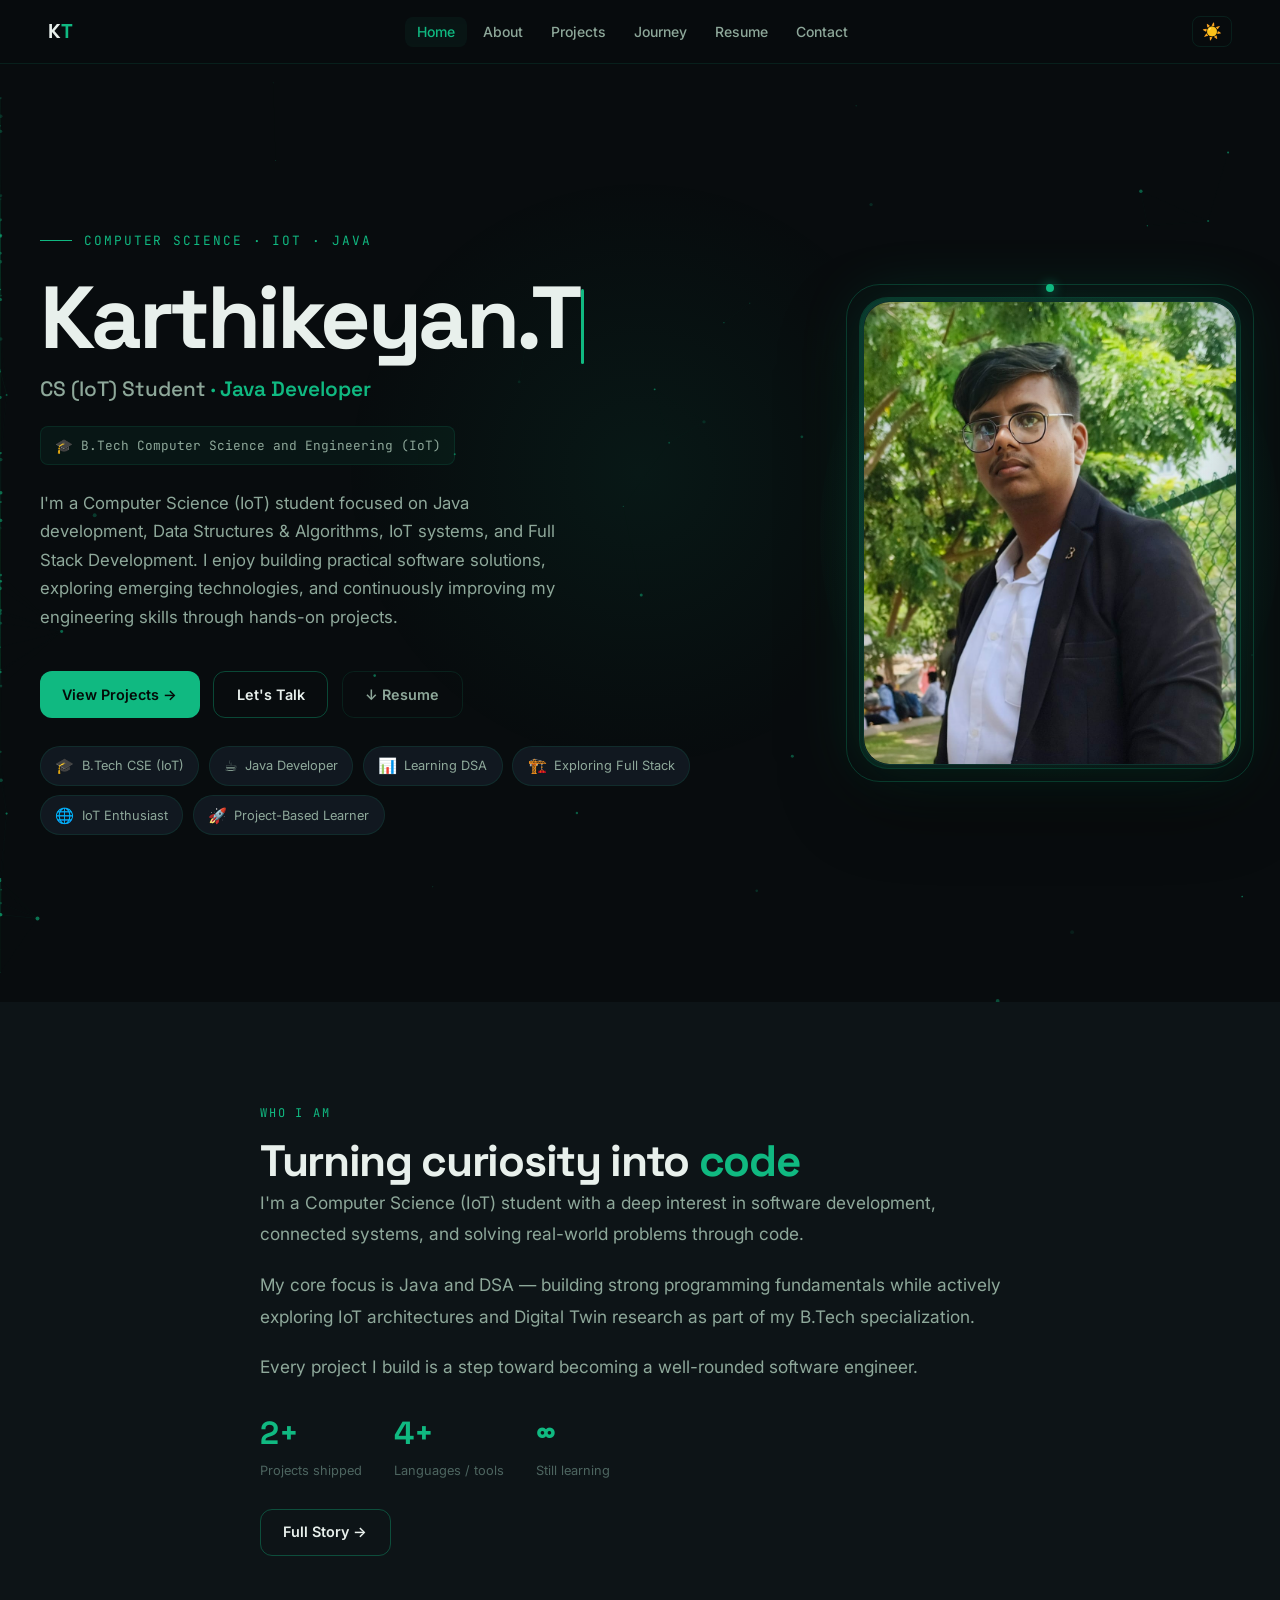
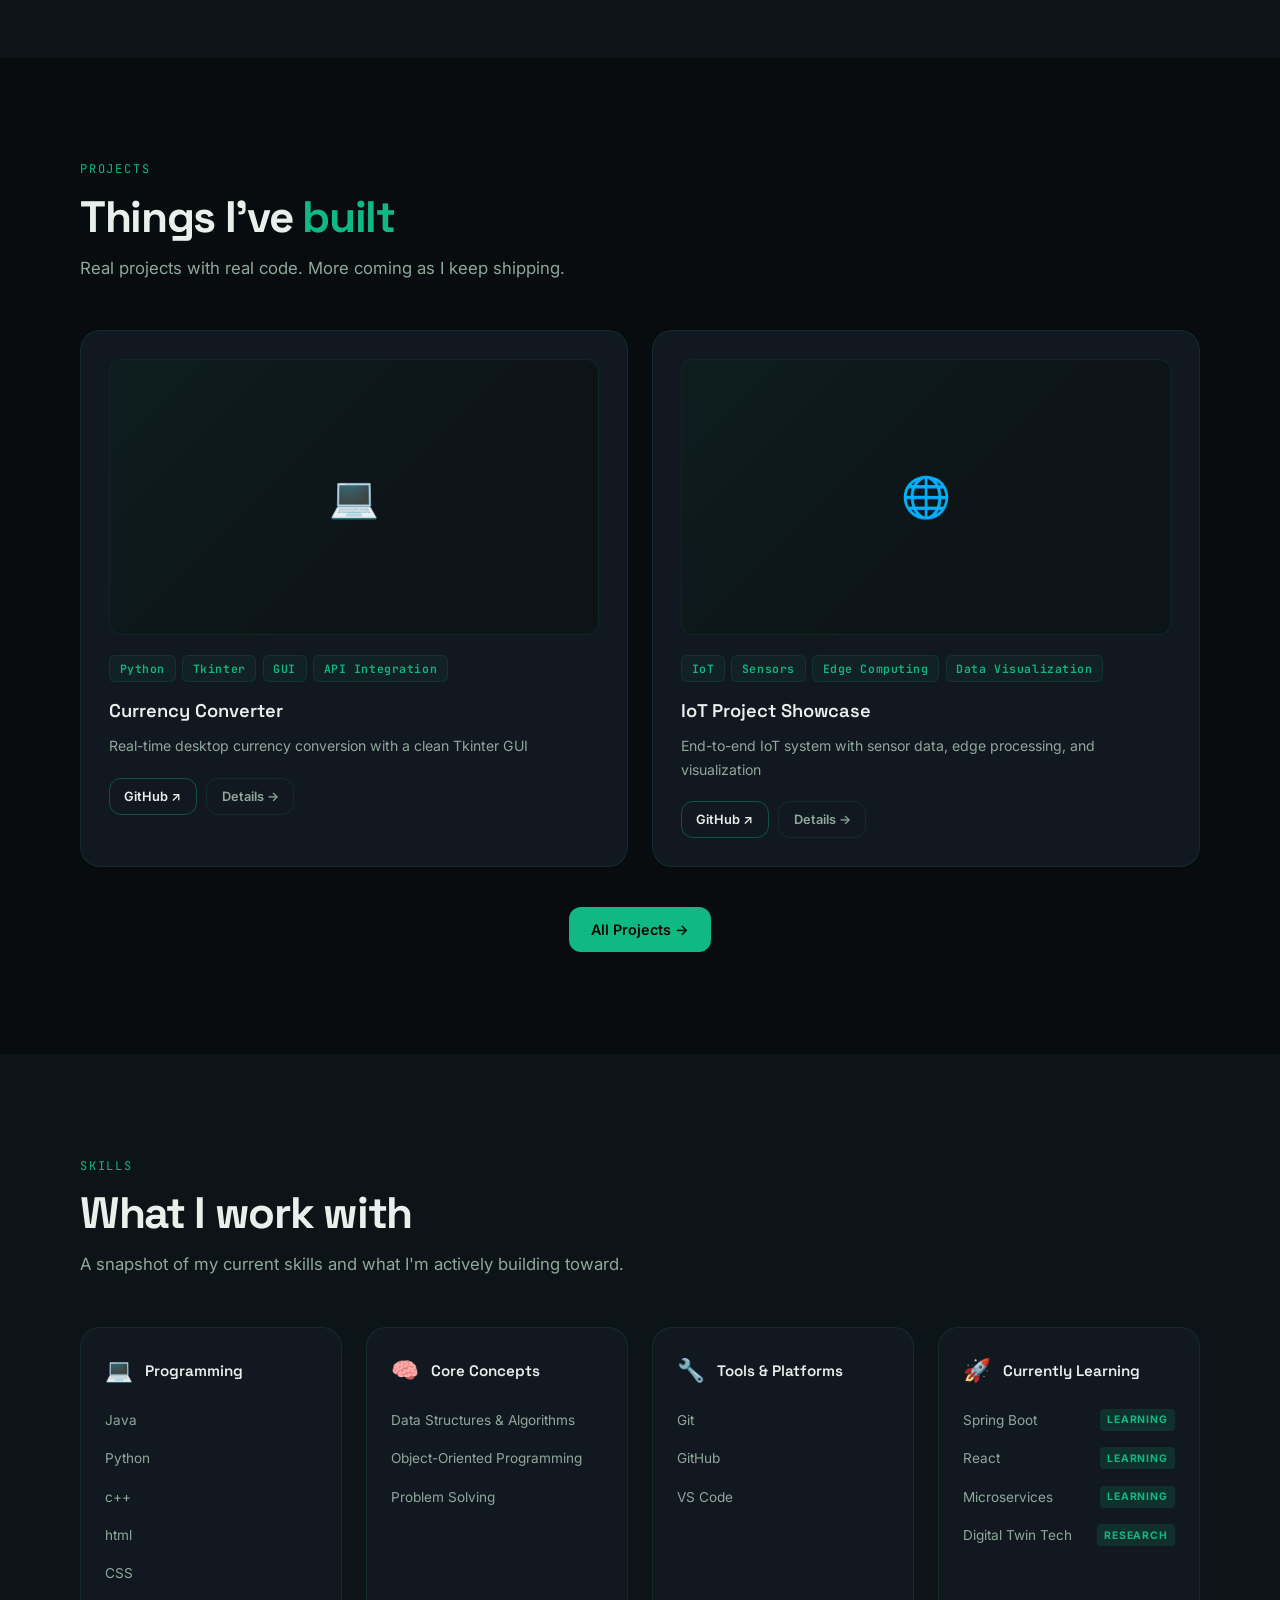
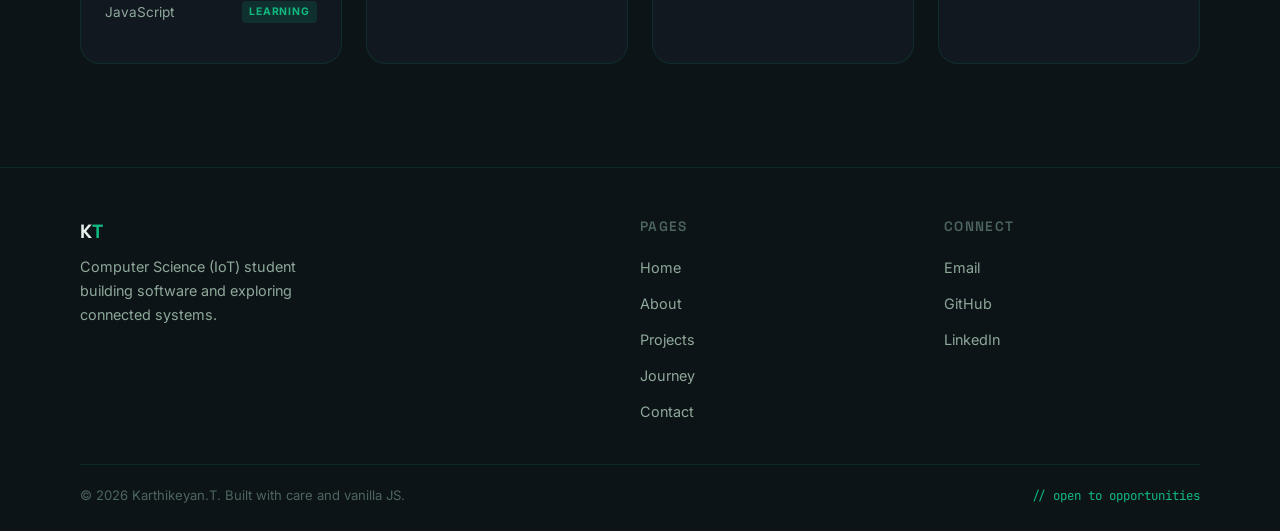
==== index.html @ a160e1d7 "Add files via upload" ====
<!DOCTYPE html>
<html lang="en">
<head>
  <meta charset="UTF-8" />
  <meta name="viewport" content="width=device-width, initial-scale=1.0" />
  <meta name="description" content="Karthikeyan — Computer Science (IoT) student, Java developer, and future full-stack engineer." />
  <title>Karthikeyan — CS (IoT) Portfolio</title>
  <link rel="preconnect" href="https://fonts.googleapis.com" />
  <link rel="preconnect" href="https://fonts.gstatic.com" crossorigin />
  <link href="https://fonts.googleapis.com/css2?family=Space+Grotesk:wght@400;500;600;700&family=Inter:wght@400;500;600&family=JetBrains+Mono:wght@400;500&display=swap" rel="stylesheet" />
  <script>
    try {
      if ((localStorage.getItem('theme') || 'dark') === 'light') {
        document.documentElement.classList.add('light-mode');
      }
    } catch (e) {}
  </script>
  <link rel="stylesheet" href="css/main.css" />
  <style>
    /* ── Hero ──────────────────────────────────────────── */
    .hero {
      position: relative; min-height: calc(100vh - var(--nav-h));
      display: flex; align-items: center;
      overflow: hidden;
    }
    #hero-canvas {
      position: absolute; inset: 0; width: 100%; height: 100%;
      pointer-events: none;
    }
    .hero-glow {
      position: absolute; width: 600px; height: 600px;
      border-radius: 50%;
      background: radial-gradient(circle, rgba(16,185,129,0.07) 0%, transparent 70%);
      top: 50%; left: 50%; transform: translate(-50%, -60%);
      pointer-events: none;
    }
    .hero-content { position: relative; z-index: 2; padding: 4rem 0; }
    .hero-inner {
      display: grid; grid-template-columns: 1.15fr auto;
      gap: 3.5rem; align-items: center;
    }
    .hero-eyebrow {
      font-family: var(--font-mono); font-size: 0.8rem;
      letter-spacing: 0.15em; text-transform: uppercase;
      color: var(--emerald); margin-bottom: 1.25rem;
      display: flex; align-items: center; gap: 0.75rem;
    }
    .hero-eyebrow::before {
      content: ''; display: block; width: 32px; height: 1px;
      background: var(--emerald);
    }
    .hero-name {
      font-family: var(--font-display);
      font-size: clamp(2.8rem, 8vw, 5.5rem);
      font-weight: 700; letter-spacing: -0.04em;
      line-height: 1.05; color: var(--text-primary);
      margin-bottom: 0.5rem;
    }
    .hero-name .cursor {
      display: inline-block; width: 3px; height: 0.85em;
      background: var(--emerald); margin-left: 2px;
      vertical-align: middle; border-radius: 2px;
      animation: blink 1s step-end infinite;
    }
    @keyframes blink { 0%,100% { opacity: 1; } 50% { opacity: 0; } }
    .hero-title {
      font-family: var(--font-display); font-weight: 500;
      font-size: clamp(1rem, 2.5vw, 1.3rem);
      color: var(--text-secondary); margin-bottom: 1.25rem;
    }
    .hero-title strong { color: var(--emerald); font-weight: 600; }
    .hero-degree {
      display: inline-flex; align-items: center; gap: 0.5rem;
      font-family: var(--font-mono); font-size: 0.8rem;
      color: var(--text-secondary);
      background: var(--emerald-glow2); border: 1px solid var(--border);
      border-radius: 8px; padding: 0.4rem 0.85rem;
      margin-bottom: 1.5rem;
    }
    .hero-degree-icon { color: var(--emerald); font-size: 0.9rem; }
    .hero-tagline {
      max-width: 520px; color: var(--text-secondary);
      font-size: clamp(0.95rem, 2vw, 1.05rem);
      line-height: 1.7; margin-bottom: 2.5rem;
    }
    .hero-actions { display: flex; gap: 0.85rem; flex-wrap: wrap; }

    /* Quick Highlights */
    .highlights-row {
      display: flex; flex-wrap: wrap; gap: 0.6rem;
      margin-top: 1.75rem;
    }
    .highlight-chip {
      display: inline-flex; align-items: center; gap: 0.45rem;
      background: var(--bg-card); border: 1px solid var(--border);
      border-radius: 100px; padding: 0.4rem 0.9rem;
      font-size: 0.8rem; color: var(--text-secondary);
      transition: border-color var(--dur), transform var(--dur), color var(--dur);
    }
    .highlight-chip:hover {
      border-color: var(--border-bright); color: var(--text-primary);
      transform: translateY(-2px);
    }
    .highlight-chip-icon { font-size: 0.95rem; }

    /* Status indicator */
    .status-pill {
      display: inline-flex; align-items: center; gap: 0.5rem;
      background: var(--emerald-glow2); border: 1px solid var(--border);
      border-radius: 100px; padding: 0.35rem 0.9rem;
      font-size: 0.78rem; color: var(--text-secondary);
      margin-bottom: 1.5rem;
    }
    .status-dot {
      width: 7px; height: 7px; border-radius: 50%;
      background: var(--emerald);
      animation: pulse-dot 2s ease-in-out infinite;
    }
    @keyframes pulse-dot {
      0%,100% { box-shadow: 0 0 0 0 rgba(16,185,129,0.5); }
      50% { box-shadow: 0 0 0 5px rgba(16,185,129,0); }
    }

    /* ── Hero Profile Photo ─────────────────────────── */
    .hero-photo-wrap {
      position: relative; flex-shrink: 0;
      animation: float 6s ease-in-out infinite;
    }
    @keyframes float {
      0%, 100% { transform: translateY(0px); }
      50% { transform: translateY(-12px); }
    }
    .hero-photo-ring {
      position: absolute; inset: -14px;
      border-radius: 34px;
      border: 1px solid rgba(16,185,129,0.25);
    }
    .hero-photo-ring::before {
      content: '';
      position: absolute; top: -1px; left: 50%;
      width: 8px; height: 8px;
      background: var(--emerald); border-radius: 50%;
      transform: translateX(-50%);
      box-shadow: 0 0 12px rgba(16,185,129,0.8);
    }
    @keyframes spin-slow { to { transform: rotate(360deg); } }
    .hero-photo-outer {
      width: 380px; height: 470px;
      border-radius: 28px;
      background: linear-gradient(135deg, rgba(16,185,129,0.28), rgba(16,185,129,0.05));
      padding: 3px;
      box-shadow:
        0 0 0 1px rgba(16,185,129,0.22),
        0 0 60px rgba(16,185,129,0.18),
        0 30px 80px rgba(0,0,0,0.45);
    }
    .hero-photo-glass {
      width: 100%; height: 100%;
      border-radius: 26px;
      background: linear-gradient(160deg, rgba(17,24,32,0.92), rgba(13,20,23,0.97));
      backdrop-filter: blur(20px);
      border: 1px solid rgba(16,185,129,0.18);
      display: flex; align-items: center; justify-content: center;
      overflow: hidden;
      position: relative;
    }
    .hero-photo-glass::before {
      content: '';
      position: absolute; top: 0; left: 0; right: 0; height: 45%;
      background: linear-gradient(180deg, rgba(16,185,129,0.09), transparent);
      pointer-events: none; z-index: 1;
    }
    .hero-photo-glass::after {
      content: '';
      position: absolute; inset: 0;
      box-shadow: inset 0 0 40px rgba(0,0,0,0.25);
      pointer-events: none; z-index: 1;
    }
    .hero-photo-glass img {
      width: 100%; height: 100%; object-fit: cover;
      border-radius: 26px;
      position: relative;
    }
    .hero-photo-placeholder {
      font-size: 8rem; opacity: 0.5;
      line-height: 1;
    }
    .hero-photo-glow {
      position: absolute; width: 460px; height: 540px;
      border-radius: 50%;
      background: radial-gradient(circle, rgba(16,185,129,0.16) 0%, transparent 70%);
      top: 50%; left: 50%; transform: translate(-50%, -50%);
      pointer-events: none;
    }

    @media (max-width: 900px) {
      .hero-inner { grid-template-columns: 1fr; gap: 2.5rem; }
      .hero-photo-wrap { order: -1; margin: 0 auto; }
      .hero-photo-outer { width: 280px; height: 350px; }
      .hero-photo-placeholder { font-size: 5.5rem; }
    }
    @media (max-width: 480px) {
      .hero-photo-outer { width: 230px; height: 290px; border-radius: 22px; }
      .hero-photo-glass { border-radius: 20px; }
      .hero-photo-glass img { border-radius: 20px; }
      .hero-photo-ring { border-radius: 28px; }
    }

    /* ── About preview ──────────────────────────────── */
    .about-preview {
      display: grid; grid-template-columns: 1fr;
      gap: 1.5rem; align-items: center;
      max-width: 760px; margin: 0 auto;
    }
    .about-text p {
      color: var(--text-secondary); margin-bottom: 1.15rem;
      line-height: 1.85; font-size: clamp(1rem, 1.4vw, 1.08rem);
    }
    .about-stats {
      display: flex; gap: 2rem; margin-top: 1.5rem; flex-wrap: wrap;
    }
    .stat { }
    .stat-num {
      font-family: var(--font-display); font-size: 2rem; font-weight: 700;
      color: var(--emerald);
    }
    .stat-label { font-size: 0.8rem; color: var(--text-muted); }

    /* ── Skills preview ─────────────────────────────── */
    .skills-grid {
      display: grid;
      grid-template-columns: repeat(auto-fit, minmax(260px, 1fr));
      gap: 1.5rem; margin-top: 3rem;
    }
    .skill-card { padding: 1.5rem; }
    .skill-card-header {
      display: flex; align-items: center; gap: 0.75rem;
      margin-bottom: 1.25rem;
    }
    .skill-icon { font-size: 1.4rem; }
    .skill-category {
      font-family: var(--font-display); font-weight: 600;
      font-size: 0.95rem; color: var(--text-primary);
    }
    .skill-item {
      margin-bottom: 1rem;
    }
    .skill-meta {
      display: flex; align-items: center; justify-content: space-between;
      margin-bottom: 0.35rem;
    }
    .skill-name { font-size: 0.85rem; color: var(--text-secondary); }

    /* ── Projects preview ───────────────────────────── */
    .projects-preview-grid {
      display: grid; grid-template-columns: repeat(auto-fit, minmax(320px, 1fr));
      gap: 1.5rem; margin-top: 3rem;
    }
    .project-card-preview { padding: 1.75rem; }
    .project-thumb {
      aspect-ratio: 16/9; background: var(--bg-surface);
      border-radius: var(--radius); margin-bottom: 1.25rem;
      display: flex; align-items: center; justify-content: center;
      border: 1px solid var(--border); font-size: 2.5rem;
      position: relative; overflow: hidden;
    }
    .project-thumb::before {
      content: ''; position: absolute; inset: 0;
      background: linear-gradient(135deg, var(--emerald-glow2), transparent 60%);
    }
    .project-tags { display: flex; flex-wrap: wrap; gap: 0.4rem; margin-bottom: 0.85rem; }
    .project-title {
      font-family: var(--font-display); font-size: 1.15rem; font-weight: 600;
      color: var(--text-primary); margin-bottom: 0.5rem;
    }
    .project-desc { font-size: 0.88rem; color: var(--text-secondary); line-height: 1.65; margin-bottom: 1.25rem; }
    .project-links { display: flex; gap: 0.6rem; }

    @media (max-width: 768px) {
      .about-preview { grid-template-columns: 1fr; }
    }
  </style>
</head>
<body>
  <div id="loader"><div class="loader-ring"></div></div>
  <div id="nav-mount"></div>

  <main>
    <!-- ── Hero ───────────────────────────────────────── -->
    <section class="hero">
      <div class="hero-glow"></div>
      <canvas id="hero-canvas"></canvas>
      <div class="container hero-content">
        <div class="hero-inner">
          <div class="hero-left">
            <div class="hero-eyebrow">Computer Science · IoT · Java</div>
            <h1 class="hero-name">Karthikeyan.T<span class="cursor"></span></h1>
            <p class="hero-title">
              CS (IoT) Student <strong>· Java Developer</strong>
            </p>
            <div class="hero-degree" id="hero-degree">
              <span class="hero-degree-icon">🎓</span>
              <span id="hero-degree-text"></span>
            </div>
            <p class="hero-tagline" id="hero-summary">
              Building software, exploring IoT systems, and continuously learning new technologies.
            </p>
            <div class="hero-actions">
              <a href="pages/projects.html" class="btn btn-primary">View Projects →</a>
              <a href="pages/contact.html" class="btn btn-outline">Let's Talk</a>
              <a href="assets/resume.pdf" download class="btn btn-ghost">↓ Resume</a>
            </div>
            <div class="highlights-row" id="highlights-row"></div>
          </div>
          <div class="hero-photo-wrap" id="hero-photo-wrap">
            <div class="hero-photo-glow"></div>
            <div class="hero-photo-ring"></div>
            <div class="hero-photo-outer">
              <div class="hero-photo-glass" id="hero-photo-glass">
                <!-- Profile photo renders here via JS -->
              </div>
            </div>
          </div>
        </div>
      </div>
    </section>

    <!-- ── About Preview ──────────────────────────────── -->
    <section id="about-preview" style="background:var(--bg-surface)">
      <div class="container">
        <div class="about-preview">
          <div class="about-text reveal">
            <span class="section-label">Who I am</span>
            <h2 class="section-title">Turning curiosity into <em>code</em></h2>
            <p>
              I'm a Computer Science (IoT) student with a deep interest in software development,
              connected systems, and solving real-world problems through code.
            </p>
            <p>
              My core focus is Java and DSA — building strong programming fundamentals while
              actively exploring IoT architectures and Digital Twin research as part of my B.Tech specialization.
            </p>
            <p>
              Every project I build is a step toward becoming a well-rounded software engineer.
            </p>
            <div class="about-stats">
              <div class="stat">
                <div class="stat-num">2+</div>
                <div class="stat-label">Projects shipped</div>
              </div>
              <div class="stat">
                <div class="stat-num">4+</div>
                <div class="stat-label">Languages / tools</div>
              </div>
              <div class="stat">
                <div class="stat-num">∞</div>
                <div class="stat-label">Still learning</div>
              </div>
            </div>
            <a href="pages/about.html" class="btn btn-outline" style="margin-top:1.75rem">Full Story →</a>
          </div>
        </div>
      </div>
    </section>

    <!-- ── Projects Preview ───────────────────────────── -->
    <section>
      <div class="container">
        <span class="section-label reveal">Projects</span>
        <h2 class="section-title reveal">Things I've <em>built</em></h2>
        <p class="section-desc reveal">Real projects with real code. More coming as I keep shipping.</p>
        <div class="projects-preview-grid" id="projects-preview"></div>
        <div style="text-align:center;margin-top:2.5rem" class="reveal">
          <a href="pages/projects.html" class="btn btn-primary">All Projects →</a>
        </div>
      </div>
    </section>

    <!-- ── Skills Preview ─────────────────────────────── -->
    <section id="skills" style="background:var(--bg-surface)">
      <div class="container">
        <span class="section-label reveal">Skills</span>
        <h2 class="section-title reveal">What I work with</h2>
        <p class="section-desc reveal">A snapshot of my current skills and what I'm actively building toward.</p>
        <div class="skills-grid" id="skills-grid"></div>
      </div>
    </section>
  </main>

  <div id="footer-mount"></div>

  <script src="js/data.js"></script>
  <script src="js/shared.js"></script>
  <script>
    // Inject nav & footer
    document.getElementById('nav-mount').innerHTML = buildNav('');
    document.getElementById('footer-mount').innerHTML = buildFooter('');

    // Skills grid
    function renderSkills() {
      const grid = document.getElementById('skills-grid');
      if (!grid) return;
      grid.innerHTML = PORTFOLIO_DATA.skills.map(cat => `
        <div class="card skill-card reveal">
          <div class="skill-card-header">
            <span class="skill-icon">${cat.icon}</span>
            <span class="skill-category">${cat.category}</span>
          </div>
          ${cat.items.map(item => `
            <div class="skill-item">
              <div class="skill-meta">
                <span class="skill-name">${item.name}</span>
                ${item.badge ? `<span class="badge">${item.badge}</span>` : ''}
              </div>
            </div>
          `).join('')}
        </div>
      `).join('');
      initReveal();
    }

    // Projects preview
    function renderProjectsPreview() {
      const el = document.getElementById('projects-preview');
      if (!el) return;
      const icons = { 'java': '☕', 'python': '🐍', 'IoT': '🌐', default: '💻' };
      el.innerHTML = PORTFOLIO_DATA.projects.filter(p => p.featured).slice(0, 3).map(p => {
        const icon = Object.keys(icons).find(k => p.tags.some(t => t.includes(k))) || 'default';
        return `
          <div class="card project-card-preview reveal">
            <div class="project-thumb">${icons[icon]}</div>
            <div class="project-tags">${p.tags.map(t => `<span class="tag">${t}</span>`).join('')}</div>
            <h3 class="project-title">${p.title}</h3>
            <p class="project-desc">${p.tagline}</p>
            <div class="project-links">
              ${p.github ? `<a href="${p.github}" target="_blank" rel="noopener" class="btn btn-outline btn-sm">GitHub ↗</a>` : ''}
              ${p.demo ? `<a href="${p.demo}" target="_blank" rel="noopener" class="btn btn-ghost btn-sm">Demo ↗</a>` : ''}
              <a href="pages/projects.html#${p.id}" class="btn btn-ghost btn-sm">Details →</a>
            </div>
          </div>
        `;
      }).join('');
      initReveal();
    }

    // Hero degree, summary & quick highlights
    function renderHeroExtras() {
      const degreeEl = document.getElementById('hero-degree-text');
      if (degreeEl && PORTFOLIO_DATA.degree) degreeEl.textContent = PORTFOLIO_DATA.degree;

      const summaryEl = document.getElementById('hero-summary');
      if (summaryEl && PORTFOLIO_DATA.summary) summaryEl.textContent = PORTFOLIO_DATA.summary;

      const row = document.getElementById('highlights-row');
      if (row && PORTFOLIO_DATA.highlights) {
        row.innerHTML = PORTFOLIO_DATA.highlights.map(h => `
          <span class="highlight-chip"><span class="highlight-chip-icon">${h.icon}</span>${h.label}</span>
        `).join('');
      }
    }

    renderSkills();
    renderProjectsPreview();
    renderHeroExtras();
    initParticles('hero-canvas');

    // Render hero profile photo
    const glass = document.getElementById('hero-photo-glass');
    if (glass) {
      if (PORTFOLIO_DATA.profilePhoto) {
        glass.innerHTML = `<img src="${PORTFOLIO_DATA.profilePhoto}" alt="${PORTFOLIO_DATA.name}" />`;
      } else {
        glass.innerHTML = `<div class="hero-photo-placeholder">👨‍💻</div>`;
      }
    }
  </script>
</body>
</html>
---- css/main.css ----
/* ============================================================
   DESIGN TOKENS
   ============================================================ */
:root {
  /* Palette */
  --bg-base:       #080c0e;
  --bg-surface:    #0d1417;
  --bg-card:       #111820;
  --bg-card-hover: #152028;
  --border:        rgba(16, 185, 129, 0.12);
  --border-bright: rgba(16, 185, 129, 0.35);

  --emerald:       #10b981;
  --emerald-dim:   #059669;
  --emerald-glow:  rgba(16, 185, 129, 0.18);
  --emerald-glow2: rgba(16, 185, 129, 0.06);

  --text-primary:  #e8f0ec;
  --text-secondary:#8ea89a;
  --text-muted:    #4d6560;

  /* Light mode overrides */
  --lm-bg-base:    #f0f4f2;
  --lm-bg-surface: #ffffff;
  --lm-bg-card:    #f7faf8;
  --lm-text-pri:   #0d1f18;
  --lm-text-sec:   #3d5a50;

  /* Typography */
  --font-display: 'Space Grotesk', 'Inter', system-ui, sans-serif;
  --font-body:    'Inter', system-ui, sans-serif;
  --font-mono:    'JetBrains Mono', 'Fira Code', monospace;

  /* Spacing */
  --nav-h: 64px;
  --radius: 12px;
  --radius-lg: 20px;

  /* Transitions */
  --ease: cubic-bezier(0.25, 0.46, 0.45, 0.94);
  --dur: 0.3s;
}

/* ── Light Mode ──────────────────────────────────────────── */
body.light-mode {
  --bg-base:    var(--lm-bg-base);
  --bg-surface: var(--lm-bg-surface);
  --bg-card:    var(--lm-bg-card);
  --bg-card-hover: #ecf4f0;
  --border:     rgba(16, 185, 129, 0.2);
  --text-primary:   var(--lm-text-pri);
  --text-secondary: var(--lm-text-sec);
  --text-muted:     #6b8c7e;
}

/* ── Reset ───────────────────────────────────────────────── */
*, *::before, *::after { box-sizing: border-box; margin: 0; padding: 0; }
html { scroll-behavior: smooth; font-size: 16px; }
body {
  font-family: var(--font-body);
  background: var(--bg-base);
  color: var(--text-primary);
  line-height: 1.65;
  overflow-x: hidden;
  transition: background var(--dur) var(--ease), color var(--dur) var(--ease);
}
img { max-width: 100%; display: block; }
a { color: var(--emerald); text-decoration: none; }

/* ── Scroll progress bar ─────────────────────────────────── */
#scroll-progress {
  position: fixed; top: 0; left: 0; height: 2px;
  background: var(--emerald); width: 0%;
  z-index: 9999; transition: width 0.1s linear;
}

/* ── Loader ──────────────────────────────────────────────── */
#loader {
  position: fixed; inset: 0;
  background: var(--bg-base);
  display: flex; align-items: center; justify-content: center;
  z-index: 99999;
  transition: opacity 0.5s var(--ease), visibility 0.5s;
}
#loader.hidden { opacity: 0; visibility: hidden; pointer-events: none; }
.loader-ring {
  width: 52px; height: 52px;
  border: 2px solid var(--border);
  border-top-color: var(--emerald);
  border-radius: 50%;
  animation: spin 0.8s linear infinite;
}
@keyframes spin { to { transform: rotate(360deg); } }

/* ── Navigation ──────────────────────────────────────────── */
nav {
  position: fixed; top: 0; left: 0; right: 0;
  height: var(--nav-h);
  background: rgba(8, 12, 14, 0.82);
  backdrop-filter: blur(20px);
  border-bottom: 1px solid var(--border);
  z-index: 1000;
  display: flex; align-items: center;
  padding: 0 clamp(1rem, 5vw, 3rem);
  transition: background var(--dur) var(--ease);
}
body.light-mode nav { background: rgba(240, 244, 242, 0.88); }
.nav-inner {
  width: 100%; max-width: 1200px; margin: 0 auto;
  display: flex; align-items: center; justify-content: space-between;
}
.nav-logo {
  font-family: var(--font-display);
  font-size: 1.25rem; font-weight: 700;
  color: var(--text-primary);
  letter-spacing: -0.02em;
}
.nav-logo span { color: var(--emerald); }
.nav-links {
  display: flex; align-items: center; gap: 0.25rem;
  list-style: none;
}
.nav-links a {
  color: var(--text-secondary);
  font-size: 0.875rem; font-weight: 500;
  padding: 0.4rem 0.75rem;
  border-radius: 8px;
  transition: color var(--dur), background var(--dur);
}
.nav-links a:hover,
.nav-links a.active { color: var(--text-primary); background: var(--emerald-glow2); }
.nav-links a.active { color: var(--emerald); }
.nav-actions { display: flex; align-items: center; gap: 0.5rem; }

/* Theme toggle */
.theme-toggle {
  background: none; border: 1px solid var(--border);
  border-radius: 8px; padding: 0.4rem 0.55rem;
  cursor: pointer; color: var(--text-secondary);
  font-size: 1rem; transition: all var(--dur);
  line-height: 1;
}
.theme-toggle:hover { border-color: var(--emerald); color: var(--emerald); }

/* Hamburger */
.hamburger {
  display: none; flex-direction: column; gap: 5px;
  background: none; border: none; cursor: pointer; padding: 4px;
}
.hamburger span {
  display: block; width: 22px; height: 2px;
  background: var(--text-secondary);
  border-radius: 2px;
  transition: all var(--dur);
}
.hamburger.open span:nth-child(1) { transform: translateY(7px) rotate(45deg); }
.hamburger.open span:nth-child(2) { opacity: 0; }
.hamburger.open span:nth-child(3) { transform: translateY(-7px) rotate(-45deg); }

/* Mobile nav */
.mobile-nav {
  display: none; position: fixed; inset: var(--nav-h) 0 0 0;
  background: var(--bg-base);
  flex-direction: column; align-items: center; justify-content: center;
  gap: 1.5rem; z-index: 999;
  opacity: 0; pointer-events: none;
  transition: opacity var(--dur);
}
.mobile-nav.open { opacity: 1; pointer-events: all; display: flex; }
.mobile-nav a {
  font-family: var(--font-display);
  font-size: 1.5rem; font-weight: 600;
  color: var(--text-secondary);
  transition: color var(--dur);
}
.mobile-nav a:hover { color: var(--emerald); }

/* ── Page wrapper ────────────────────────────────────────── */
main { padding-top: var(--nav-h); min-height: 100vh; }
.container { width: min(100%, 1200px); margin: 0 auto; padding: 0 clamp(1rem, 5vw, 2.5rem); }
section { padding: clamp(4rem, 8vw, 7rem) 0; }

/* ── Headings ────────────────────────────────────────────── */
.section-label {
  font-family: var(--font-mono);
  font-size: 0.75rem; letter-spacing: 0.15em; text-transform: uppercase;
  color: var(--emerald); margin-bottom: 0.75rem; display: block;
}
.section-title {
  font-family: var(--font-display);
  font-size: clamp(1.75rem, 4vw, 2.75rem);
  font-weight: 700; letter-spacing: -0.03em;
  color: var(--text-primary);
  line-height: 1.15;
}
.section-title em { font-style: normal; color: var(--emerald); }
.section-desc {
  color: var(--text-secondary);
  max-width: 560px; margin-top: 0.75rem;
  font-size: 1.05rem;
}

/* ── Buttons ─────────────────────────────────────────────── */
.btn {
  display: inline-flex; align-items: center; gap: 0.5rem;
  padding: 0.65rem 1.4rem;
  border-radius: var(--radius); font-weight: 600; font-size: 0.9rem;
  cursor: pointer; transition: all var(--dur) var(--ease);
  border: none; font-family: var(--font-body);
  white-space: nowrap;
}
.btn-primary {
  background: var(--emerald); color: #040a07;
}
.btn-primary:hover {
  background: #0fd98e; transform: translateY(-2px);
  box-shadow: 0 8px 24px rgba(16,185,129,0.3);
}
.btn-outline {
  background: transparent;
  border: 1px solid var(--border-bright);
  color: var(--text-primary);
}
.btn-outline:hover {
  border-color: var(--emerald); color: var(--emerald);
  background: var(--emerald-glow2);
  transform: translateY(-2px);
}
.btn-ghost {
  background: transparent; color: var(--text-secondary);
  border: 1px solid var(--border);
}
.btn-ghost:hover { color: var(--emerald); border-color: var(--border-bright); }
.btn-sm { padding: 0.45rem 0.9rem; font-size: 0.8rem; }

/* ── Cards ───────────────────────────────────────────────── */
.card {
  background: var(--bg-card);
  border: 1px solid var(--border);
  border-radius: var(--radius-lg);
  transition: border-color var(--dur), transform var(--dur), box-shadow var(--dur);
}
.card:hover {
  border-color: var(--border-bright);
  transform: translateY(-3px);
  box-shadow: 0 16px 48px rgba(16,185,129,0.08);
}

/* ── Tag / Badge ─────────────────────────────────────────── */
.tag {
  display: inline-block;
  background: var(--emerald-glow2);
  border: 1px solid var(--border);
  color: var(--emerald);
  font-size: 0.72rem; font-weight: 600; letter-spacing: 0.05em;
  padding: 0.2rem 0.6rem; border-radius: 6px;
  font-family: var(--font-mono);
}
.badge {
  font-size: 0.65rem; font-weight: 700; letter-spacing: 0.08em;
  padding: 0.15rem 0.45rem; border-radius: 4px;
  background: rgba(16,185,129,0.15); color: var(--emerald);
  text-transform: uppercase;
}

/* ── Progress bar ────────────────────────────────────────── */
.progress-wrap { margin-top: 0.5rem; }
.progress-label {
  display: flex; justify-content: space-between;
  font-size: 0.82rem; color: var(--text-secondary); margin-bottom: 0.4rem;
}
.progress-bar {
  height: 4px; background: var(--bg-surface);
  border-radius: 4px; overflow: hidden;
}
.progress-fill {
  height: 100%; width: 0;
  background: linear-gradient(90deg, var(--emerald-dim), var(--emerald));
  border-radius: 4px;
  transition: width 1.2s var(--ease);
}

/* ── Back to top ─────────────────────────────────────────── */
#back-to-top {
  position: fixed; bottom: 2rem; right: 1.5rem;
  width: 40px; height: 40px;
  background: var(--bg-card); border: 1px solid var(--border);
  border-radius: 10px; cursor: pointer;
  display: flex; align-items: center; justify-content: center;
  color: var(--text-secondary); font-size: 1rem;
  transition: all var(--dur); z-index: 500;
  opacity: 0; transform: translateY(10px);
}
#back-to-top.visible { opacity: 1; transform: translateY(0); }
#back-to-top:hover { color: var(--emerald); border-color: var(--border-bright); }

/* ── Footer ──────────────────────────────────────────────── */
footer {
  background: var(--bg-surface);
  border-top: 1px solid var(--border);
  padding: 3rem 0 1.5rem;
}
.footer-grid {
  display: grid; grid-template-columns: 2fr 1fr 1fr;
  gap: 3rem; margin-bottom: 2.5rem;
}
.footer-brand p { color: var(--text-secondary); margin-top: 0.5rem; font-size: 0.9rem; max-width: 260px; }
.footer-col h4 {
  font-family: var(--font-display); font-weight: 600; font-size: 0.85rem;
  text-transform: uppercase; letter-spacing: 0.1em;
  color: var(--text-muted); margin-bottom: 1rem;
}
.footer-col ul { list-style: none; display: flex; flex-direction: column; gap: 0.6rem; }
.footer-col a { color: var(--text-secondary); font-size: 0.9rem; transition: color var(--dur); }
.footer-col a:hover { color: var(--emerald); }
.footer-bottom {
  border-top: 1px solid var(--border); padding-top: 1.25rem;
  display: flex; justify-content: space-between; align-items: center;
  flex-wrap: wrap; gap: 0.5rem;
}
.footer-bottom p { font-size: 0.82rem; color: var(--text-muted); }

/* ── Reveal animation ────────────────────────────────────── */
.reveal {
  opacity: 0; transform: translateY(28px);
  transition: opacity 0.65s var(--ease), transform 0.65s var(--ease);
}
.reveal.visible { opacity: 1; transform: none; }

/* ── Responsive ──────────────────────────────────────────── */
@media (max-width: 900px) {
  .nav-links { display: none; }
  .hamburger { display: flex; }
  .footer-grid { grid-template-columns: 1fr 1fr; }
  .footer-brand { grid-column: 1 / -1; }
}
@media (max-width: 600px) {
  .footer-grid { grid-template-columns: 1fr; }
}

/* ── Page transition ─────────────────────────────────────── */
.page-fade { animation: pageFade 0.4s var(--ease) both; }
@keyframes pageFade { from { opacity: 0; transform: translateY(12px); } to { opacity: 1; transform: none; } }

/* ── Accessibility ───────────────────────────────────────── */
@media (prefers-reduced-motion: reduce) {
  *, *::before, *::after { animation-duration: 0.01ms !important; transition-duration: 0.01ms !important; }
}
:focus-visible { outline: 2px solid var(--emerald); outline-offset: 3px; }

/* ============================================================
   ADDITIONS — KT logo mark (About page) +
   Achievements & Certifications showcase (Resume page)
   ============================================================ */

/* ── KT Logo Mark (About page, replaces profile photo) ──── */
.kt-logo-wrap { position: relative; flex-shrink: 0; }
.kt-logo-outer {
  width: 140px; height: 140px;
  border-radius: 28px;
  background: linear-gradient(135deg, rgba(16,185,129,0.22), rgba(16,185,129,0.04));
  padding: 2px;
  box-shadow: 0 0 0 1px rgba(16,185,129,0.2), 0 0 30px rgba(16,185,129,0.12);
}
.kt-logo-glass {
  width: 100%; height: 100%;
  border-radius: 26px;
  background: linear-gradient(160deg, rgba(17,24,32,0.9), rgba(13,20,23,0.95));
  border: 1px solid rgba(16,185,129,0.15);
  display: flex; align-items: center; justify-content: center;
  position: relative; overflow: hidden;
}
.kt-logo-glass::before {
  content: '';
  position: absolute; top: 0; left: 0; right: 0; height: 50%;
  background: linear-gradient(180deg, rgba(16,185,129,0.08), transparent);
  pointer-events: none;
}
.kt-logo-mark {
  font-family: var(--font-display); font-weight: 700;
  font-size: 2.6rem; letter-spacing: -0.04em;
  color: var(--text-primary); position: relative; z-index: 1;
}
.kt-logo-mark span { color: var(--emerald); }
.kt-logo-ring {
  position: absolute; inset: -8px;
  border-radius: 32px;
  border: 1px solid rgba(16,185,129,0.2);
  pointer-events: none;
}
body.light-mode .kt-logo-glass {
  background: linear-gradient(160deg, #ffffff, var(--lm-bg-card));
}

/* ── Achievements & Certifications ───────────────────────── */
.achievements-grid {
  display: grid; grid-template-columns: repeat(auto-fit, minmax(220px, 1fr));
  gap: 1rem;
}
.achievement-card {
  background: var(--bg-surface); border: 1px solid var(--border);
  border-radius: var(--radius); padding: 0; cursor: pointer;
  transition: border-color var(--dur), transform var(--dur);
  overflow: hidden;
}
.achievement-card:hover { border-color: var(--border-bright); transform: translateY(-3px); }
.achievement-thumb {
  width: 100%; aspect-ratio: 16/9;
  background: var(--bg-card); border-bottom: 1px solid var(--border);
  display: flex; align-items: center; justify-content: center;
  overflow: hidden; position: relative;
}
.achievement-thumb img { width: 100%; height: 100%; object-fit: cover; }
.achievement-thumb-placeholder { font-size: 1.8rem; opacity: 0.4; }
.achievement-thumb-label {
  position: absolute; bottom: 0.5rem; right: 0.5rem;
  background: rgba(16,185,129,0.18); border: 1px solid var(--border-bright);
  border-radius: 4px; padding: 0.15rem 0.5rem;
  font-size: 0.65rem; color: var(--emerald); font-family: var(--font-mono);
}
.achievement-body { padding: 1rem 1.1rem 1.15rem; }
.achievement-title { font-size: 0.9rem; font-weight: 600; color: var(--text-primary); margin-bottom: 0.2rem; }
.achievement-issuer { font-size: 0.8rem; color: var(--text-secondary); }
.achievement-date { font-size: 0.72rem; color: var(--text-muted); font-family: var(--font-mono); margin-top: 0.25rem; }
.achievement-skill-chip {
  display: inline-block; font-size: 0.65rem; font-weight: 600;
  background: var(--emerald-glow2); border: 1px solid var(--border);
  color: var(--emerald); padding: 0.15rem 0.45rem; border-radius: 5px;
  font-family: var(--font-mono); margin-top: 0.6rem; margin-right: 0.3rem;
}

/* Achievement Lightbox */
.achievement-lightbox {
  position: fixed; inset: 0; background: rgba(8,12,14,0.95);
  backdrop-filter: blur(12px); z-index: 3000;
  display: flex; align-items: center; justify-content: center;
  padding: 1.5rem;
  opacity: 0; pointer-events: none;
  transition: opacity 0.3s;
}
.achievement-lightbox.open { opacity: 1; pointer-events: all; }
.achievement-lightbox-inner {
  background: var(--bg-card); border: 1px solid var(--border-bright);
  border-radius: var(--radius-lg); max-width: 760px; width: 100%;
  max-height: 90vh; overflow-y: auto;
  transform: scale(0.95); transition: transform 0.3s var(--ease);
}
.achievement-lightbox.open .achievement-lightbox-inner { transform: scale(1); }
.achievement-lightbox-header {
  display: flex; justify-content: space-between; align-items: center;
  padding: 1.25rem 1.5rem; border-bottom: 1px solid var(--border);
  position: sticky; top: 0; background: var(--bg-card); z-index: 1;
}
.achievement-lightbox-title { font-family: var(--font-display); font-weight: 600; color: var(--text-primary); }
.achievement-lightbox-close {
  background: none; border: 1px solid var(--border); border-radius: 8px;
  width: 34px; height: 34px; cursor: pointer; color: var(--text-secondary);
  display: flex; align-items: center; justify-content: center;
  font-size: 1rem; transition: all var(--dur);
}
.achievement-lightbox-close:hover { color: var(--text-primary); border-color: var(--border-bright); }
.achievement-lightbox-body { padding: 1.5rem; }
.achievement-lightbox-img { width: 100%; border-radius: var(--radius); border: 1px solid var(--border); display: block; margin-bottom: 1.25rem; }
.achievement-lightbox-placeholder {
  aspect-ratio: 16/9; background: var(--bg-surface);
  border: 2px dashed var(--border); border-radius: var(--radius);
  display: flex; flex-direction: column; align-items: center; justify-content: center;
  gap: 0.5rem; color: var(--text-muted); font-size: 0.85rem; margin-bottom: 1.25rem;
}
.achievement-lightbox-section { margin-bottom: 1.25rem; }
.achievement-lightbox-section h4 {
  font-family: var(--font-mono); font-size: 0.72rem; letter-spacing: 0.12em;
  text-transform: uppercase; color: var(--emerald); margin-bottom: 0.6rem;
}
.achievement-lightbox-section p { color: var(--text-secondary); line-height: 1.7; font-size: 0.9rem; }
.achievement-lightbox-meta {
  display: flex; gap: 1.5rem; flex-wrap: wrap; margin-top: 1rem;
  padding-top: 1rem; border-top: 1px solid var(--border);
}
.achievement-lightbox-meta div { font-size: 0.82rem; color: var(--text-secondary); }
.achievement-lightbox-meta strong { display: block; color: var(--text-muted); font-size: 0.72rem; font-family: var(--font-mono); text-transform: uppercase; letter-spacing: 0.08em; margin-bottom: 0.2rem; }

/* ============================================================
   ADDITIONS — Certificate Gallery (full-width, fixed breakpoints)
   ============================================================ */
.cert-gallery-section {
  margin-top: 3rem;
}
.cert-gallery-header {
  display: flex; align-items: baseline; justify-content: space-between;
  flex-wrap: wrap; gap: 0.5rem; margin-bottom: 1.5rem;
}
.cert-gallery-count {
  font-family: var(--font-mono); font-size: 0.78rem; color: var(--text-muted);
}
/* Explicit breakpoints per spec: 3–4 desktop / 2 tablet / 1 mobile */
.cert-gallery-grid {
  display: grid;
  grid-template-columns: repeat(4, 1fr);
  gap: 1.25rem;
}
@media (max-width: 1180px) {
  .cert-gallery-grid { grid-template-columns: repeat(3, 1fr); }
}
@media (max-width: 760px) {
  .cert-gallery-grid { grid-template-columns: repeat(2, 1fr); }
}
@media (max-width: 520px) {
  .cert-gallery-grid { grid-template-columns: 1fr; }
}
.cert-gallery-empty {
  text-align: center; padding: 3rem 1.5rem;
  border: 1px dashed var(--border); border-radius: var(--radius-lg);
  color: var(--text-muted); font-size: 0.88rem;
}

/* ============================================================
   ADDITIONS — Smooth Dark / Light Mode Transition
   ============================================================
   Applied only while body carries .theme-transitioning (added
   briefly by initTheme around the toggle), so normal hover /
   reveal / float / spin animations elsewhere are never affected. */
body.theme-transitioning,
body.theme-transitioning *,
body.theme-transitioning *::before,
body.theme-transitioning *::after {
  transition:
    background-color 0.4s ease,
    background 0.4s ease,
    color 0.4s ease,
    border-color 0.4s ease,
    box-shadow 0.4s ease,
    fill 0.4s ease,
    stroke 0.4s ease !important;
}
/* Subtle fade pulse overlay to mask any flash during the swap */
#theme-fade {
  position: fixed; inset: 0; z-index: 10000;
  background: var(--bg-base);
  opacity: 0; pointer-events: none;
  transition: opacity 0.25s ease;
}
#theme-fade.active { opacity: 0.35; }
@media (prefers-reduced-motion: reduce) {
  body.theme-transitioning,
  body.theme-transitioning *,
  body.theme-transitioning *::before,
  body.theme-transitioning *::after {
    transition-duration: 0.01ms !important;
  }
  #theme-fade { display: none; }
}
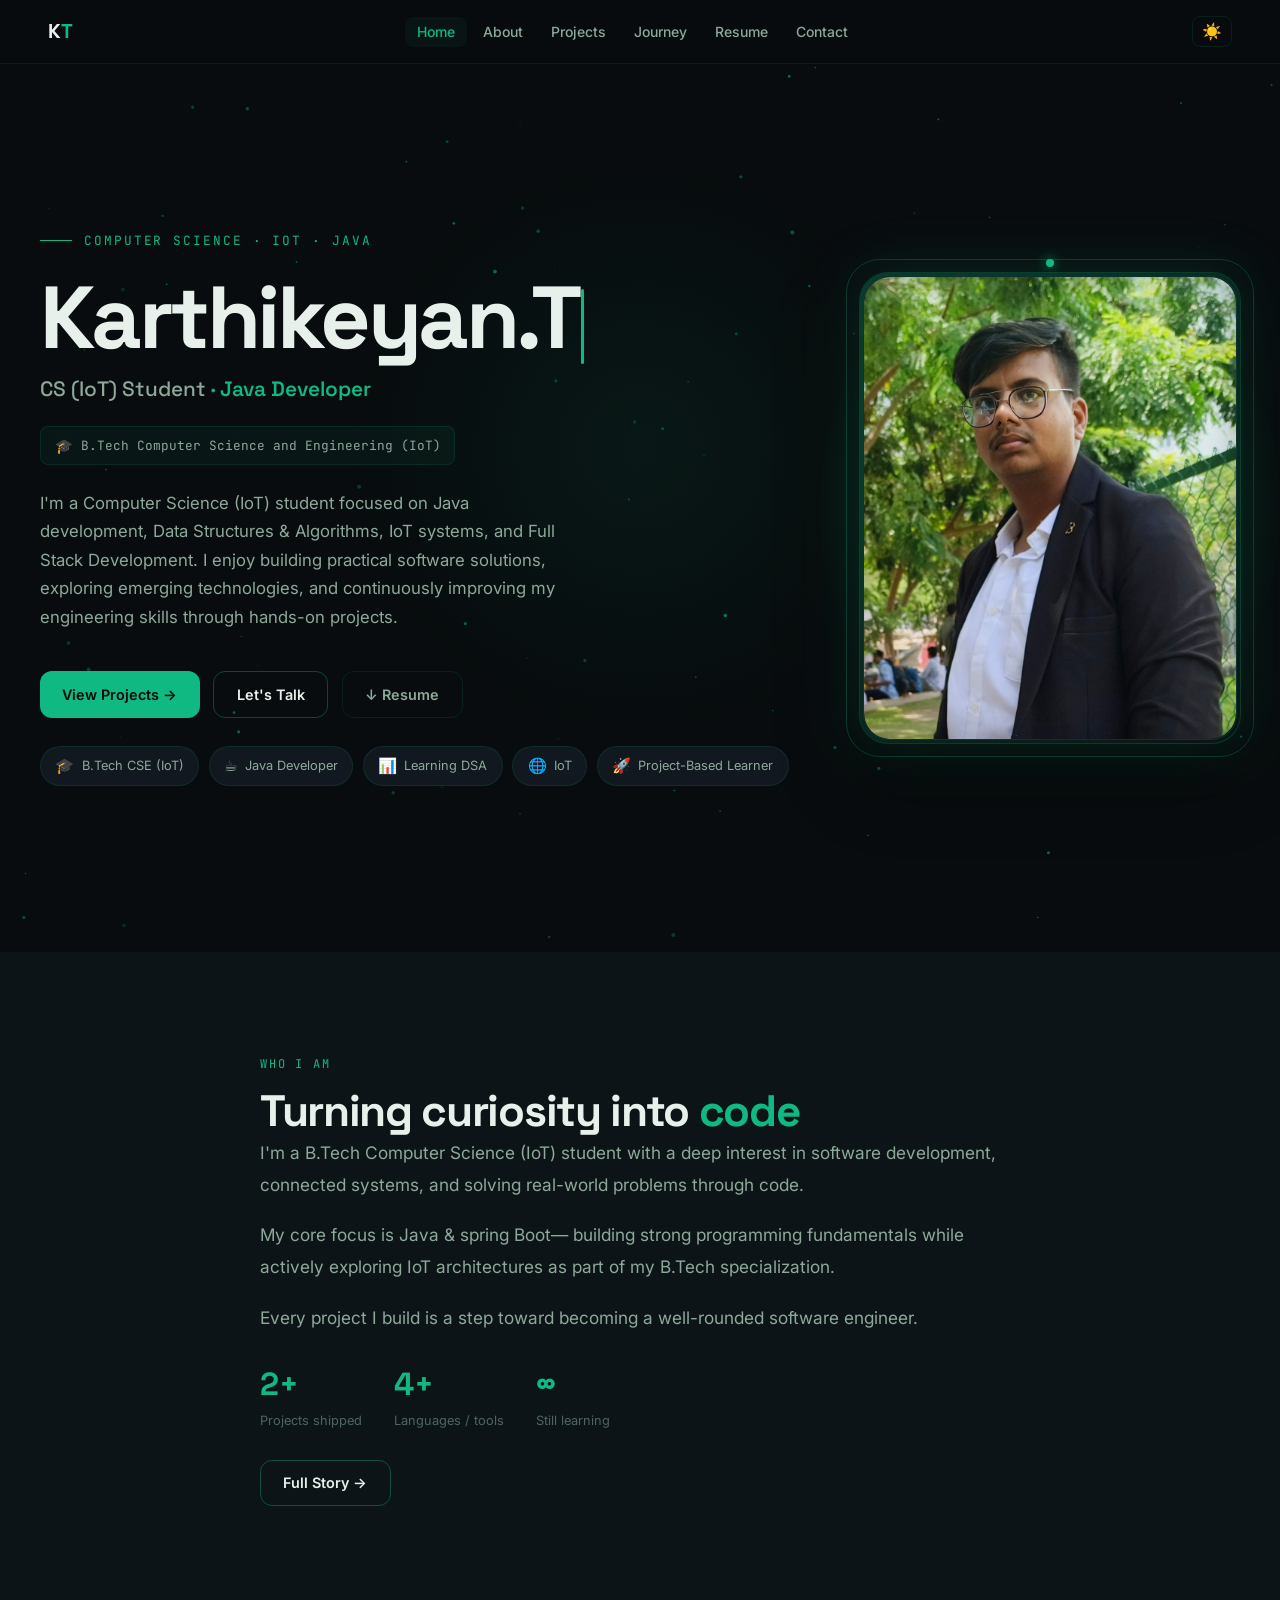
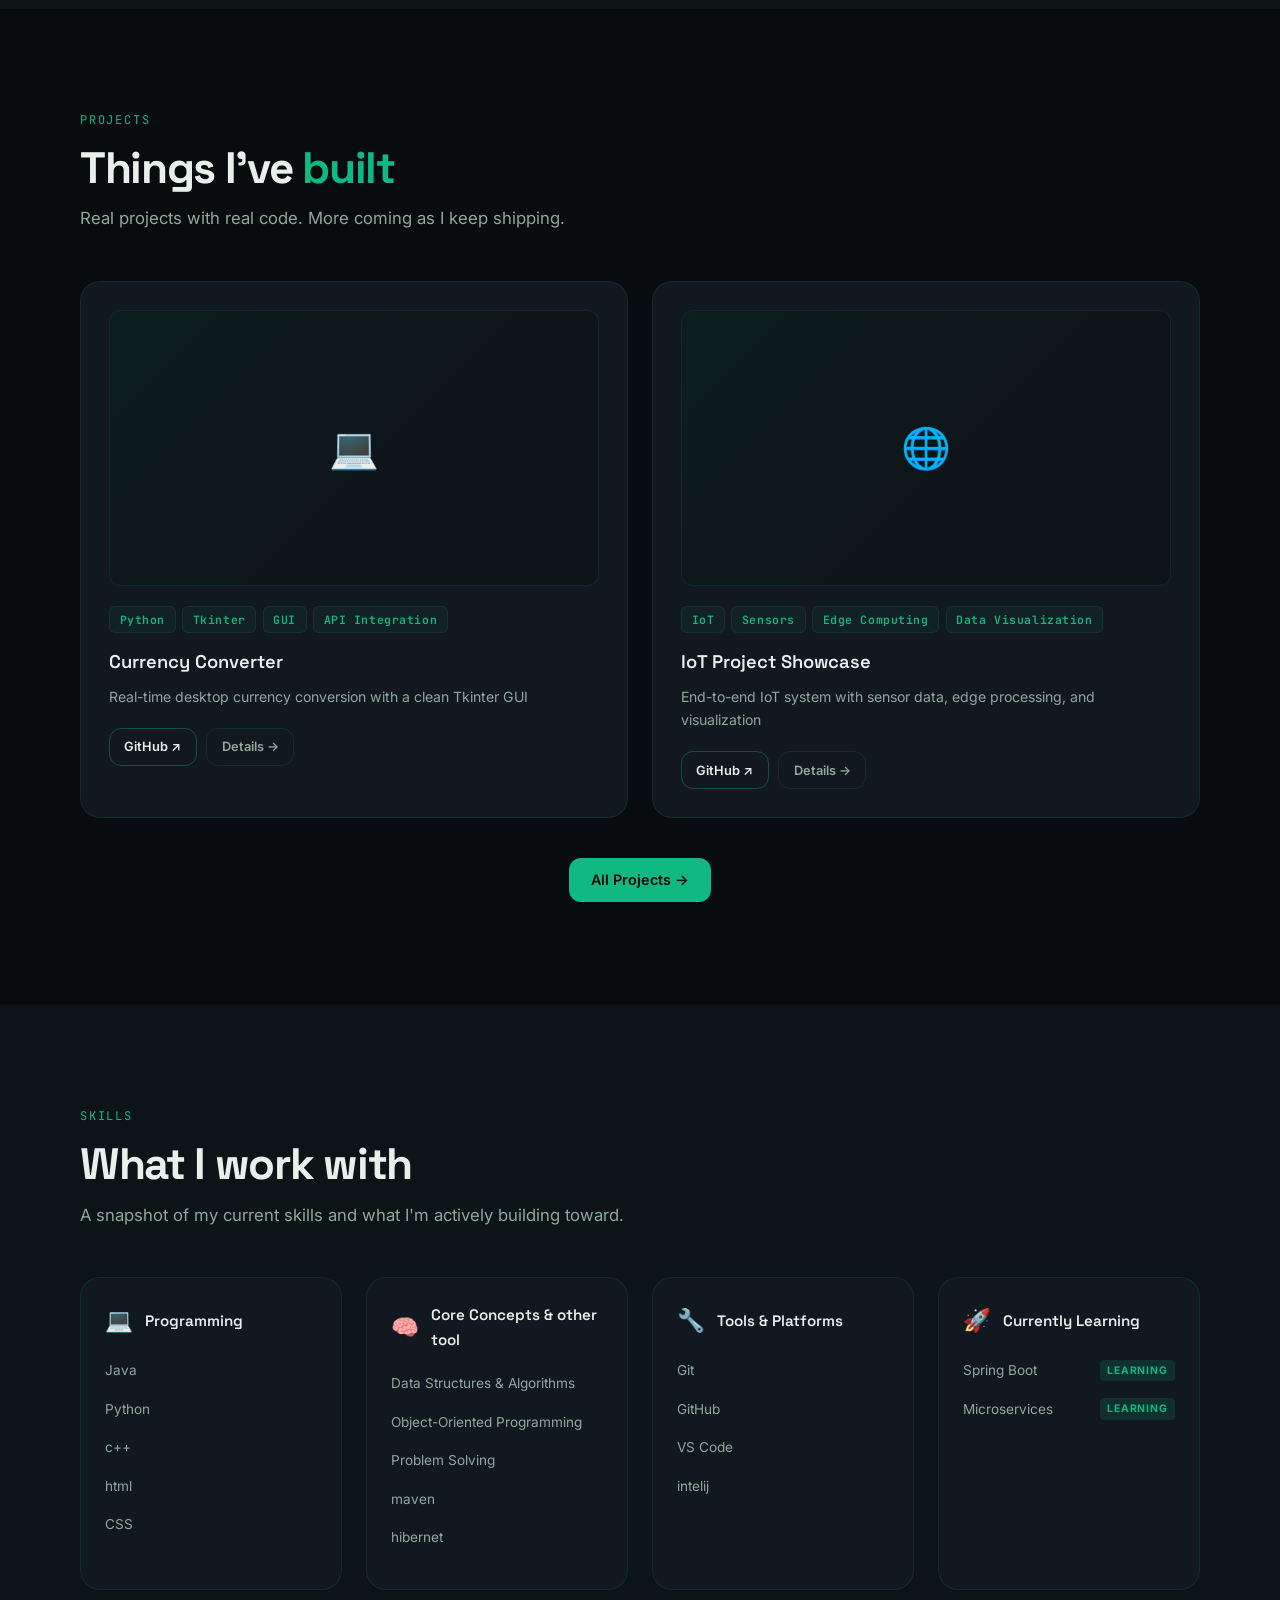
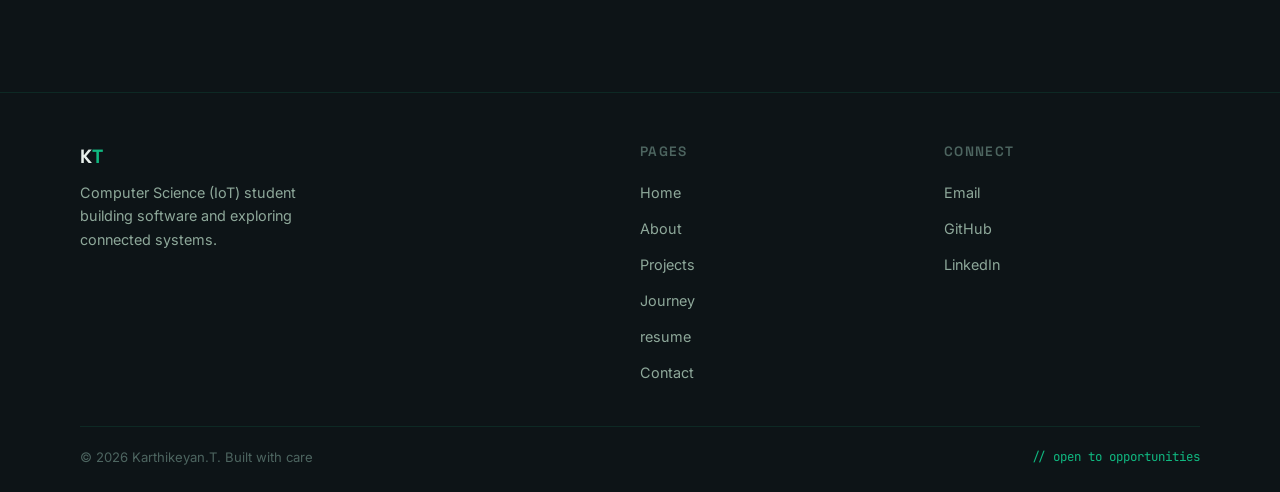
==== commit e775e387: "changed some detail" ====
--- a/index.html
+++ b/index.html
@@ -4,7 +4,7 @@
   <meta charset="UTF-8" />
   <meta name="viewport" content="width=device-width, initial-scale=1.0" />
   <meta name="description" content="Karthikeyan — Computer Science (IoT) student, Java developer, and future full-stack engineer." />
-  <title>Karthikeyan — CS (IoT) Portfolio</title>
+  <title>Karthikeyan-T||Portfolio</title>
   <link rel="preconnect" href="https://fonts.googleapis.com" />
   <link rel="preconnect" href="https://fonts.gstatic.com" crossorigin />
   <link href="https://fonts.googleapis.com/css2?family=Space+Grotesk:wght@400;500;600;700&family=Inter:wght@400;500;600&family=JetBrains+Mono:wght@400;500&display=swap" rel="stylesheet" />
@@ -333,12 +333,12 @@
             <span class="section-label">Who I am</span>
             <h2 class="section-title">Turning curiosity into <em>code</em></h2>
             <p>
-              I'm a Computer Science (IoT) student with a deep interest in software development,
+              I'm a B.Tech Computer Science (IoT) student with a deep interest in software development,
               connected systems, and solving real-world problems through code.
             </p>
             <p>
-              My core focus is Java and DSA — building strong programming fundamentals while
-              actively exploring IoT architectures and Digital Twin research as part of my B.Tech specialization.
+              My core focus is Java & spring Boot— building strong programming fundamentals while
+              actively exploring IoT architectures as part of my B.Tech specialization.
             </p>
             <p>
               Every project I build is a step toward becoming a well-rounded software engineer.
